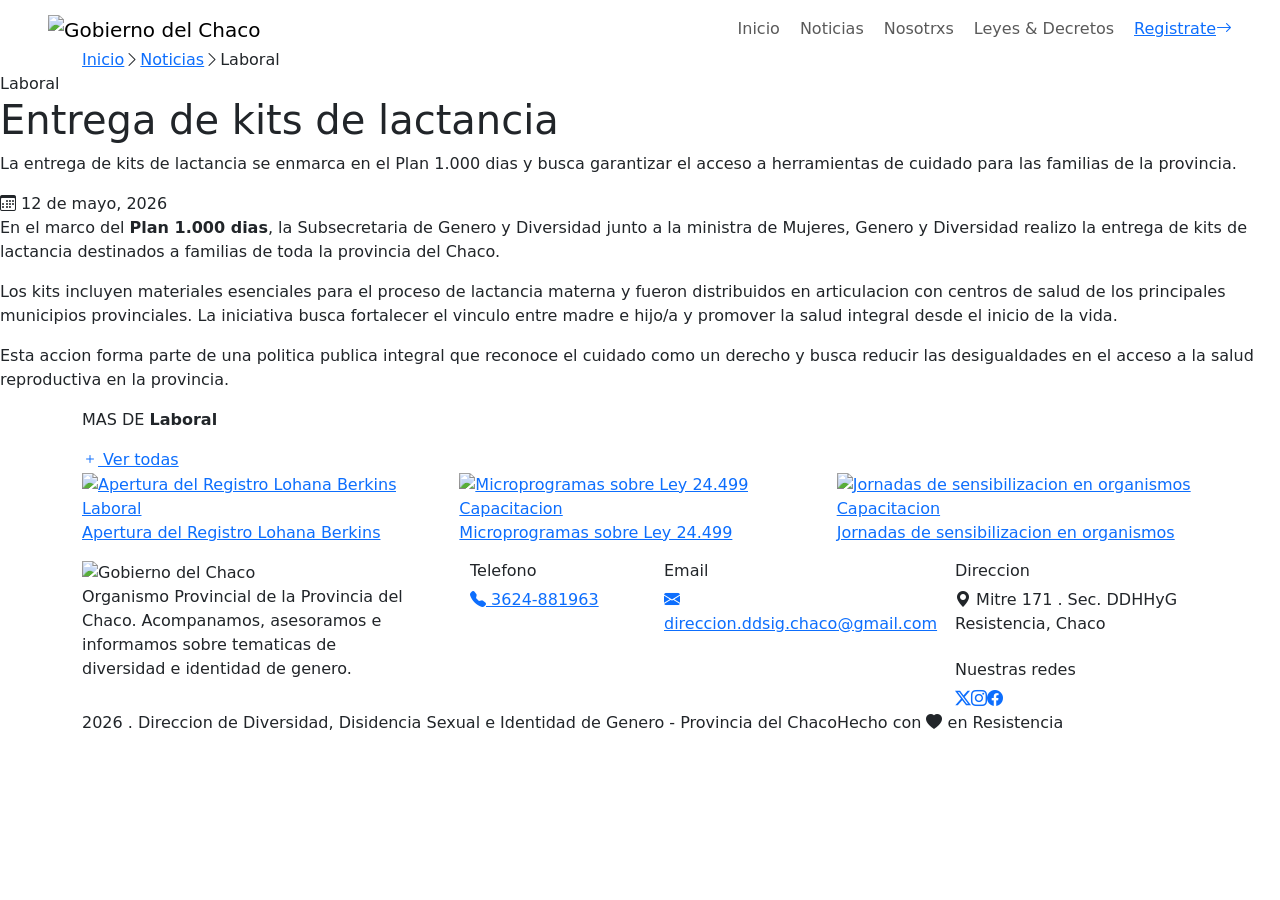
==== noticia-1.html @ 5174b047 "Proyecto" ====
﻿<!DOCTYPE html>
<html lang="es">
<head>
<meta charset="UTF-8">
<meta name="viewport" content="width=device-width, initial-scale=1.0">
<title>Entrega de kits de lactancia - Direccion de Diversidad Chaco</title>
<link href="https://cdn.jsdelivr.net/npm/bootstrap@5.3.3/dist/css/bootstrap.min.css" rel="stylesheet">
<link rel="stylesheet" href="https://cdn.jsdelivr.net/npm/bootstrap-icons@1.11.3/font/bootstrap-icons.css">
<link rel="preconnect" href="https://fonts.googleapis.com">
<link rel="preconnect" href="https://fonts.gstatic.com" crossorigin>
<link href="https://fonts.googleapis.com/css2?family=Kanit:wght@400;500;600&display=swap" rel="stylesheet">
<link rel="stylesheet" href="assets/styles.css">
</head>
<body>
<div class="bg-mesh" aria-hidden="true"><div class="orb orb-1"></div><div class="orb orb-2"></div><div class="orb orb-3"></div><div class="orb orb-4"></div></div>
<nav class="navbar navbar-expand-lg fixed-top nav-glass">
  <div class="container-fluid px-3 px-lg-5">
    <a class="navbar-brand" href="Diversidad Chaco.html"><img src="img/CHAGO-MIN-SUB.png" alt="Gobierno del Chaco" class="navbar-logo"></a>
    <button class="navbar-toggler border-0" type="button" data-bs-toggle="collapse" data-bs-target="#navMain"><i class="bi bi-list fs-3"></i></button>
    <div class="collapse navbar-collapse" id="navMain">
      <ul class="navbar-nav ms-auto align-items-lg-center gap-lg-1">
        <li class="nav-item"><a class="nav-link nav-pill" href="Diversidad Chaco.html">Inicio</a></li>
        <li class="nav-item"><a class="nav-link nav-pill active-page" href="noticias.html">Noticias</a></li>
        <li class="nav-item"><a class="nav-link nav-pill" href="Diversidad Chaco.html#nosotrxs">Nosotrxs</a></li>
        <li class="nav-item"><a class="nav-link nav-pill" href="Diversidad Chaco.html#leyes">Leyes &amp; Decretos</a></li>
        <li class="nav-item ms-lg-2"><a class="nav-cta" href="Diversidad Chaco.html#registrate"><span>Registrate</span><i class="bi bi-arrow-right"></i></a></li>
      </ul>
    </div>
  </div>
</nav>
<nav aria-label="breadcrumb"><div class="container"><div class="breadcrumb-2026 pt-5"><a href="Diversidad Chaco.html">Inicio</a><span class="bc-sep"><i class="bi bi-chevron-right"></i></span><a href="noticias.html">Noticias</a><span class="bc-sep"><i class="bi bi-chevron-right"></i></span><span class="bc-current">Laboral</span></div></div></nav>
<section class="article-section">
  <div class="article-container">
    <div class="article-tag-row">
      <span class="article-cat-tag ">Laboral</span>
    </div>
    <h1 class="article-title">Entrega de kits de lactancia</h1>
    <p class="article-lead">La entrega de kits de lactancia se enmarca en el Plan 1.000 dias y busca garantizar el acceso a herramientas de cuidado para las familias de la provincia.</p>
    <div class="article-date"><i class="bi bi-calendar3"></i> 12 de mayo, 2026</div>
    <div class="article-divider"></div>
    <div class="article-body">
      <p>En el marco del <strong>Plan 1.000 dias</strong>, la Subsecretaria de Genero y Diversidad junto a la ministra de Mujeres, Genero y Diversidad realizo la entrega de kits de lactancia destinados a familias de toda la provincia del Chaco.</p><p>Los kits incluyen materiales esenciales para el proceso de lactancia materna y fueron distribuidos en articulacion con centros de salud de los principales municipios provinciales. La iniciativa busca fortalecer el vinculo entre madre e hijo/a y promover la salud integral desde el inicio de la vida.</p><p>Esta accion forma parte de una politica publica integral que reconoce el cuidado como un derecho y busca reducir las desigualdades en el acceso a la salud reproductiva en la provincia.</p>
    </div>
  </div>
</section>
<div class="mas-de-wrapper">
  <div class="container">
    <div class="mas-de-header">
      <p class="mas-de-title">MAS DE <strong>Laboral</strong></p>
      <a href="noticias.html" class="mas-de-link"><i class="bi bi-plus"></i> Ver todas</a>
    </div>
    <div class="row row-cols-1 row-cols-md-3 g-3">
      <div class="col"><a href="noticia-4.html" class="mas-card"><div class="mas-card-img"><img src="img/plan-incentivar-trabajo.jpg" alt="Apertura del Registro Lohana Berkins"></div><span class="mas-card-cat ">Laboral</span><p class="mas-card-title">Apertura del Registro Lohana Berkins</p></a></div>
<div class="col"><a href="noticia-3.html" class="mas-card"><div class="mas-card-img"><img src="img/SENDA.jpg" alt="Microprogramas sobre Ley 24.499"></div><span class="mas-card-cat tag-pink">Capacitacion</span><p class="mas-card-title">Microprogramas sobre Ley 24.499</p></a></div>
<div class="col"><a href="noticia-5.html" class="mas-card"><div class="mas-card-img"><img src="img/diversidad-discriminacion.jpg" alt="Jornadas de sensibilizacion en organismos"></div><span class="mas-card-cat tag-pink">Capacitacion</span><p class="mas-card-title">Jornadas de sensibilizacion en organismos</p></a></div>
    </div>
  </div>
</div>
<footer class="footer">
  <div class="container">
    <div class="row g-5">
      <div class="col-lg-4"><img src="img/CHAGO-MIN-SUB-foot.png" alt="Gobierno del Chaco" class="footer-logo"><p class="footer-copy">Organismo Provincial de la Provincia del Chaco. Acompanamos, asesoramos e informamos sobre tematicas de diversidad e identidad de genero.</p></div>
      <div class="col-md-4 col-lg-2"><h6 class="footer-h">Telefono</h6><a href="tel:3624881963" class="footer-link big-link"><i class="bi bi-telephone-fill"></i> 3624-881963</a></div>
      <div class="col-md-4 col-lg-3"><h6 class="footer-h">Email</h6><a href="mailto:direccion.ddsig.chaco@gmail.com" class="footer-link"><i class="bi bi-envelope-fill"></i> direccion.ddsig.chaco@gmail.com</a></div>
      <div class="col-md-4 col-lg-3"><h6 class="footer-h">Direccion</h6><p class="footer-link"><i class="bi bi-geo-alt-fill"></i> Mitre 171 . Sec. DDHHyG<br>Resistencia, Chaco</p><h6 class="footer-h mt-4">Nuestras redes</h6><div class="socials"><a href="#" aria-label="Twitter"><i class="bi bi-twitter-x"></i></a><a href="#" aria-label="Instagram"><i class="bi bi-instagram"></i></a><a href="#" aria-label="Facebook"><i class="bi bi-facebook"></i></a></div></div>
    </div>
    <div class="footer-bottom"><span>2026 . Direccion de Diversidad, Disidencia Sexual e Identidad de Genero - Provincia del Chaco</span><span>Hecho con <i class="bi bi-heart-fill"></i> en Resistencia</span></div>
  </div>
</footer>
<script src="https://cdn.jsdelivr.net/npm/bootstrap@5.3.3/dist/js/bootstrap.bundle.min.js"></script>
<script src="assets/app.js"></script>
</body>
</html>
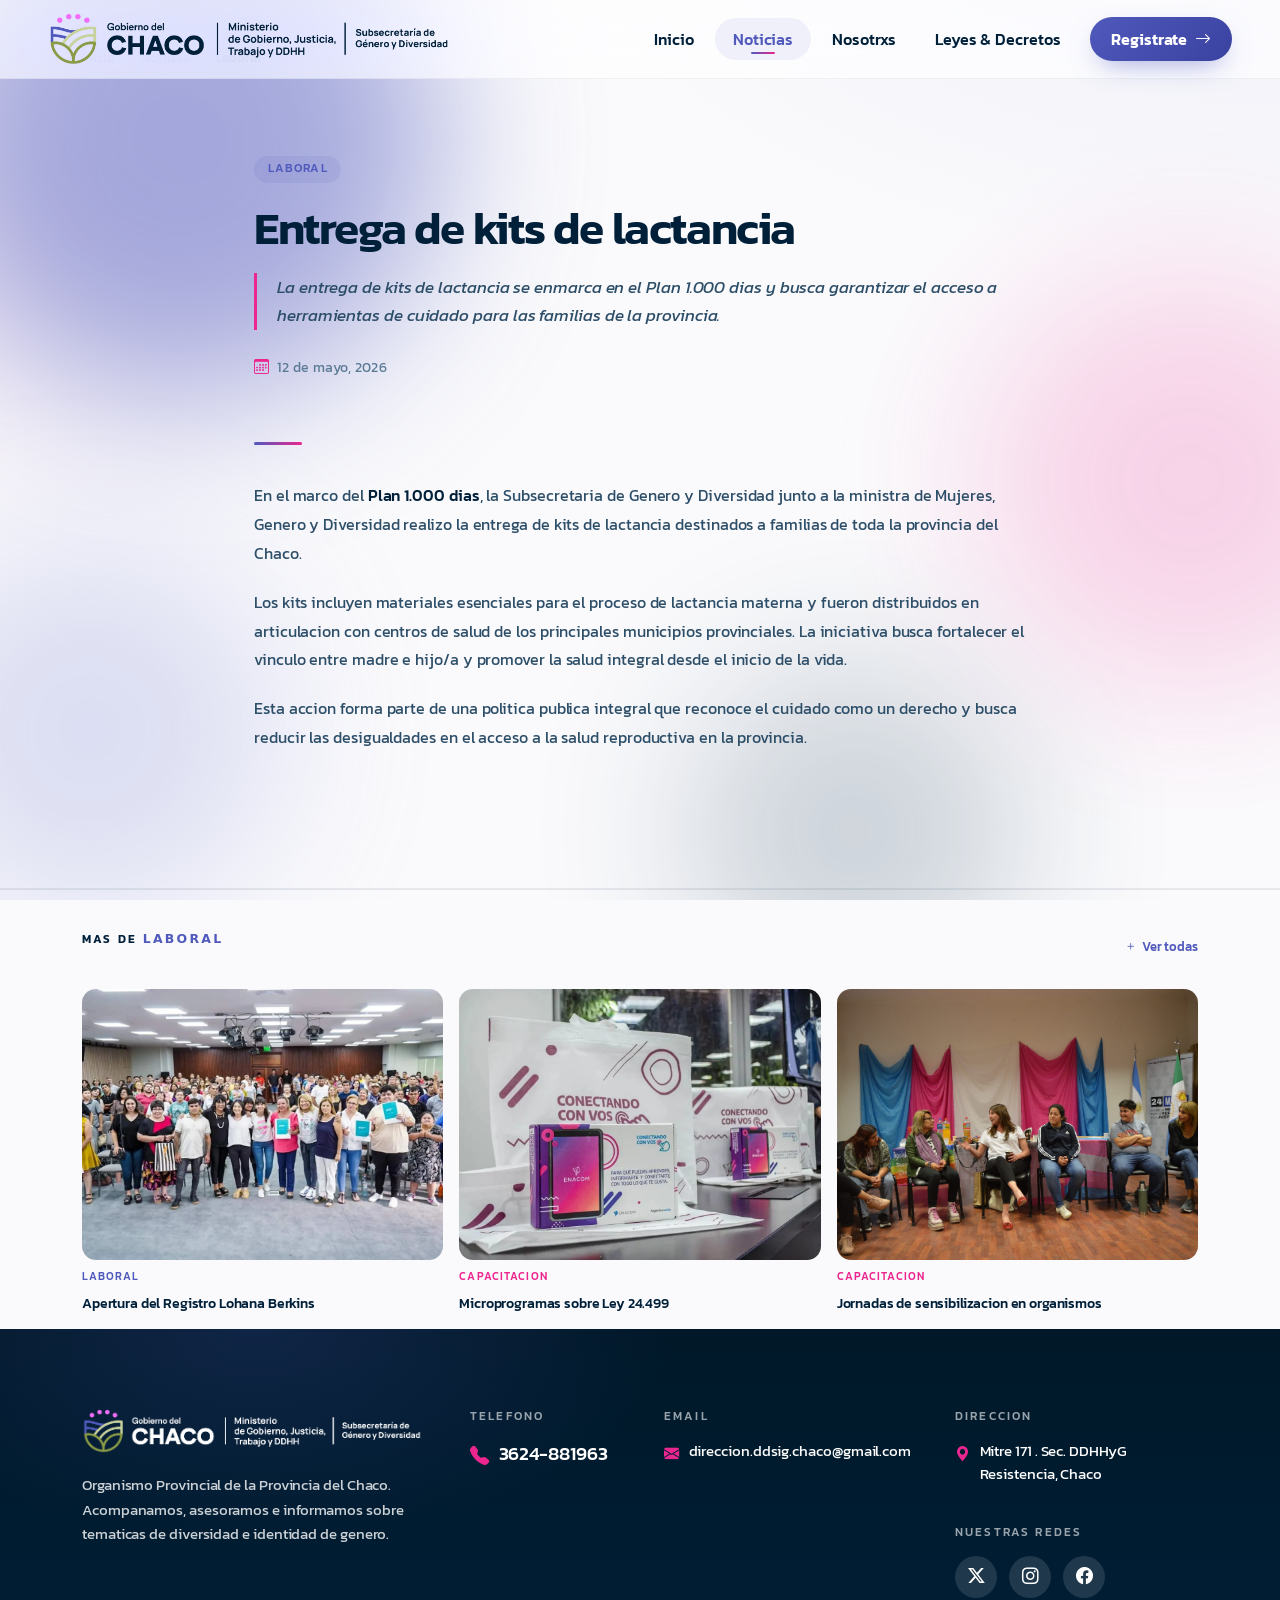
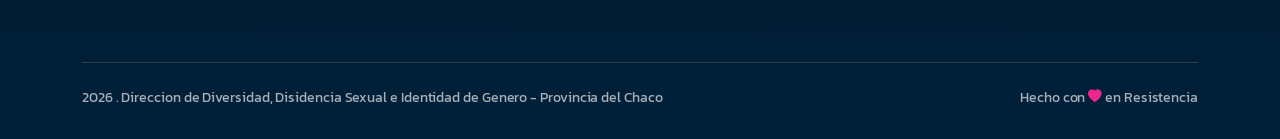
==== commit 3b978a7d: "Cambios de llamado a index.html" ====
--- a/noticia-1.html
+++ b/noticia-1.html
@@ -15,20 +15,20 @@
 <div class="bg-mesh" aria-hidden="true"><div class="orb orb-1"></div><div class="orb orb-2"></div><div class="orb orb-3"></div><div class="orb orb-4"></div></div>
 <nav class="navbar navbar-expand-lg fixed-top nav-glass">
   <div class="container-fluid px-3 px-lg-5">
-    <a class="navbar-brand" href="Diversidad Chaco.html"><img src="img/CHAGO-MIN-SUB.png" alt="Gobierno del Chaco" class="navbar-logo"></a>
+    <a class="navbar-brand" href="index.html"><img src="img/CHAGO-MIN-SUB.png" alt="Gobierno del Chaco" class="navbar-logo"></a>
     <button class="navbar-toggler border-0" type="button" data-bs-toggle="collapse" data-bs-target="#navMain"><i class="bi bi-list fs-3"></i></button>
     <div class="collapse navbar-collapse" id="navMain">
       <ul class="navbar-nav ms-auto align-items-lg-center gap-lg-1">
-        <li class="nav-item"><a class="nav-link nav-pill" href="Diversidad Chaco.html">Inicio</a></li>
+        <li class="nav-item"><a class="nav-link nav-pill" href="index.html">Inicio</a></li>
         <li class="nav-item"><a class="nav-link nav-pill active-page" href="noticias.html">Noticias</a></li>
-        <li class="nav-item"><a class="nav-link nav-pill" href="Diversidad Chaco.html#nosotrxs">Nosotrxs</a></li>
-        <li class="nav-item"><a class="nav-link nav-pill" href="Diversidad Chaco.html#leyes">Leyes &amp; Decretos</a></li>
-        <li class="nav-item ms-lg-2"><a class="nav-cta" href="Diversidad Chaco.html#registrate"><span>Registrate</span><i class="bi bi-arrow-right"></i></a></li>
+        <li class="nav-item"><a class="nav-link nav-pill" href="index.html#nosotrxs">Nosotrxs</a></li>
+        <li class="nav-item"><a class="nav-link nav-pill" href="index.html#leyes">Leyes &amp; Decretos</a></li>
+        <li class="nav-item ms-lg-2"><a class="nav-cta" href="index.html#registrate"><span>Registrate</span><i class="bi bi-arrow-right"></i></a></li>
       </ul>
     </div>
   </div>
 </nav>
-<nav aria-label="breadcrumb"><div class="container"><div class="breadcrumb-2026 pt-5"><a href="Diversidad Chaco.html">Inicio</a><span class="bc-sep"><i class="bi bi-chevron-right"></i></span><a href="noticias.html">Noticias</a><span class="bc-sep"><i class="bi bi-chevron-right"></i></span><span class="bc-current">Laboral</span></div></div></nav>
+<nav aria-label="breadcrumb"><div class="container"><div class="breadcrumb-2026 pt-5"><a href="index.html">Inicio</a><span class="bc-sep"><i class="bi bi-chevron-right"></i></span><a href="noticias.html">Noticias</a><span class="bc-sep"><i class="bi bi-chevron-right"></i></span><span class="bc-current">Laboral</span></div></div></nav>
 <section class="article-section">
   <div class="article-container">
     <div class="article-tag-row">
--- a/assets/styles.css
+++ b/assets/styles.css
@@ -0,0 +1,760 @@
+﻿/* =========================================================
+   DIRECCION DE DIVERSIDAD . CHACO - Rediseno 2026
+   Bootstrap 5 + Kanit
+   ========================================================= */
+
+:root{
+  --azul:          #5059bc;
+  --azul-deep:     #3a42a0;
+  --azul-soft:     #8089d4;
+  --fucsia:        #ec268f;
+  --fucsia-deep:   #c0196f;
+  --noche:         #00203a;
+  --noche-soft:    #1a3a55;
+  --bg:            #FAFAFC;
+  --bg-soft:       #F0F2F8;
+  --ink:           #00203a;
+  --ink-soft:      #2d4e68;
+  --muted:         #5a7a95;
+  --line:          rgba(0,32,58,.08);
+  --radius-xl: 28px;
+  --radius-lg: 20px;
+  --radius-md: 14px;
+  --shadow-soft: 0 14px 40px -18px rgba(80,89,188,.25);
+  --shadow-card: 0 24px 60px -30px rgba(0,32,58,.35);
+  --font: 'Kanit', system-ui, sans-serif;
+}
+
+*{ box-sizing:border-box; }
+html{ scroll-behavior:smooth; }
+body{
+  font-family:var(--font);
+  font-weight:400;
+  color:var(--ink);
+  background:var(--bg);
+  overflow-x:hidden;
+  position:relative;
+  letter-spacing:-0.005em;
+}
+::selection{ background:var(--azul); color:#fff; }
+
+.bg-mesh{
+  position:fixed; inset:0; z-index:-1;
+  pointer-events:none; overflow:hidden;
+  background:
+    radial-gradient(1200px 600px at 100% -10%, rgba(80,89,188,.07), transparent 60%),
+    radial-gradient(900px 500px at -10% 30%,  rgba(236,38,143,.04), transparent 60%),
+    var(--bg);
+}
+.orb{
+  position:absolute; border-radius:50%;
+  filter:blur(80px); opacity:.5;
+  animation:orbDrift 20s ease-in-out infinite alternate;
+}
+.orb-1{ width:520px;height:520px;background:var(--azul);top:-120px;left:-80px; }
+.orb-2{ width:420px;height:420px;background:var(--fucsia);top:30%;right:-120px;animation-delay:-5s;opacity:.18; }
+.orb-3{ width:380px;height:380px;background:var(--azul-soft);top:60%;left:-100px;animation-delay:-10s;opacity:.25; }
+.orb-4{ width:340px;height:340px;background:var(--noche-soft);bottom:-100px;right:20%;animation-delay:-15s;opacity:.2; }
+@keyframes orbDrift{
+  0%  { transform:translate(0,0) scale(1); }
+  100%{ transform:translate(60px,-40px) scale(1.15); }
+}
+
+.nav-glass{
+  background:rgba(255,255,255,.65);
+  backdrop-filter:blur(20px) saturate(180%);
+  -webkit-backdrop-filter:blur(20px) saturate(180%);
+  border-bottom:1px solid rgba(0,32,58,.06);
+  transition:padding .3s ease,background .3s ease;
+  padding:.5rem 0;
+}
+.nav-glass.scrolled{ padding:.25rem 0;background:rgba(255,255,255,.85); }
+.navbar-brand{ text-decoration:none; }
+.navbar-logo{ height:52px;width:auto;display:block; }
+.nav-pill{
+  position:relative;
+  color:var(--ink) !important;
+  font-weight:500;
+  padding:.55rem 1.1rem !important;
+  border-radius:999px;
+  transition:color .2s,background .2s;
+}
+.nav-pill::after{
+  content:"";position:absolute;
+  left:50%;bottom:.35rem;width:0;height:2px;
+  background:linear-gradient(90deg,var(--azul),var(--fucsia));
+  border-radius:2px;
+  transform:translateX(-50%);
+  transition:width .3s ease;
+}
+.nav-pill:hover{ color:var(--azul) !important;background:rgba(80,89,188,.06); }
+.nav-pill:hover::after{ width:24px; }
+.nav-cta{
+  display:inline-flex;align-items:center;gap:.5rem;
+  background:linear-gradient(135deg,var(--azul),var(--azul-deep));
+  color:#fff !important;
+  padding:.65rem 1.3rem;
+  border-radius:999px;
+  font-weight:600;
+  text-decoration:none;
+  box-shadow:0 10px 28px -10px rgba(80,89,188,.6);
+  transition:transform .25s ease,box-shadow .25s ease;
+}
+.nav-cta:hover{ transform:translateY(-2px);box-shadow:0 16px 36px -10px rgba(80,89,188,.7); }
+.nav-cta i{ transition:transform .25s ease; }
+.nav-cta:hover i{ transform:translateX(3px); }
+
+.hero{
+  position:relative;
+  min-height:100vh;
+  padding:7.5rem 0 3rem;
+  overflow:hidden;
+  isolation:isolate;
+}
+.hero-bg-img{
+  position:absolute;inset:0;
+  width:100%;height:100%;
+  object-fit:cover;object-position:center top;
+  z-index:-2;opacity:.55;pointer-events:none;
+}
+.hero-stripes{
+  position:absolute;inset:0;z-index:-1;
+  display:flex;flex-direction:column;
+  filter:blur(2px);transform:skewY(-6deg) translateY(-4%);
+}
+.stripe{ flex:1;opacity:.55; }
+.stripe.s1{ background:var(--azul-soft); }
+.stripe.s2{ background:var(--fucsia); }
+.stripe.s3{ background:#ffffff; }
+.stripe.s4{ background:var(--fucsia); }
+.stripe.s5{ background:var(--azul-soft); }
+.hero::before{
+  content:"";position:absolute;inset:0;z-index:-1;
+  background:rgba(0,0,0,.24);
+}
+.hero-inner{ position:relative;z-index:1; }
+.hero-text-col{ display:flex;flex-direction:column; }
+
+.hero .hero-pill{ background:rgba(255,255,255,.16);backdrop-filter:blur(14px);border-color:rgba(255,255,255,.22);color:rgba(255,255,255,.92); }
+.hero .hero-title{ color:#fff; }
+.hero .hero-sub{ color:rgba(255,255,255,.88); }
+.hero .hero-sub strong{ color:#fff; }
+.hero .tlgbiq{ background:rgba(255,255,255,.18);color:#fff; }
+.hero .hero-stats{ border-top-color:rgba(255,255,255,.2); }
+.hero .stat-label{ color:rgba(255,255,255,.7); }
+.hero .stat-divider{ background:linear-gradient(180deg,transparent,rgba(255,255,255,.3),transparent); }
+.hero .btn-ghost-2026{ background:rgba(255,255,255,.14);border-color:rgba(255,255,255,.4);color:#fff; }
+.hero .btn-ghost-2026:hover{ background:rgba(255,255,255,.25);border-color:#fff;color:#fff; }
+
+.hero-pill{
+  display:inline-flex;align-items:center;gap:.6rem;
+  padding:.4rem 1rem;
+  background:rgba(255,255,255,.7);
+  backdrop-filter:blur(14px);
+  border:1px solid rgba(0,32,58,.08);
+  border-radius:999px;
+  font-size:.82rem;font-weight:500;color:var(--ink-soft);
+  margin-bottom:1rem;white-space:nowrap;align-self:flex-start;
+}
+.pulse-dot{
+  width:8px;height:8px;border-radius:50%;
+  background:#10b981;
+  box-shadow:0 0 0 0 rgba(16,185,129,.6);
+  animation:pulse 2s infinite;
+}
+@keyframes pulse{
+  0%  { box-shadow:0 0 0 0 rgba(16,185,129,.6); }
+  70% { box-shadow:0 0 0 10px rgba(16,185,129,0); }
+  100%{ box-shadow:0 0 0 0 rgba(16,185,129,0); }
+}
+
+.hero-title{
+  font-weight:600;
+  font-size:clamp(1.9rem,4vw,3.4rem);
+  line-height:1.02;letter-spacing:-0.03em;
+  margin-bottom:1rem;color:var(--ink);
+}
+.title-grad{
+  display:inline-block;
+  background:linear-gradient(120deg,var(--azul) 0%,var(--fucsia) 60%,var(--azul-deep) 100%);
+  background-size:200% 200%;
+  -webkit-background-clip:text;background-clip:text;color:transparent;
+  animation:gradShift 8s ease infinite;
+}
+@keyframes gradShift{
+  0%,100%{ background-position:0% 50%; }
+  50%    { background-position:100% 50%; }
+}
+.title-name{ display:block;font-style:italic;font-weight:500;color:var(--azul); }
+.x-letter{
+  display:inline-block;
+  background:linear-gradient(135deg,var(--fucsia),var(--azul));
+  -webkit-background-clip:text;background-clip:text;color:transparent;font-weight:600;
+}
+
+.hero-sub{
+  font-size:1.05rem;color:var(--ink-soft);
+  max-width:720px;margin-bottom:1.25rem;line-height:1.5;
+}
+.hero-sub strong{ color:var(--ink);font-weight:500; }
+.tlgbiq{
+  display:inline-block;padding:.05em .5em;border-radius:.5em;
+  background:linear-gradient(120deg,rgba(80,89,188,.15),rgba(236,38,143,.1));
+  color:var(--azul);font-weight:500;
+}
+
+.hero-actions{ display:flex;gap:1rem;flex-wrap:wrap;margin-bottom:1.75rem; }
+
+.btn-primary-2026{
+  position:relative;
+  display:inline-flex;align-items:center;gap:.75rem;
+  padding:1rem 1.5rem 1rem 1.75rem;
+  background:linear-gradient(135deg,var(--fucsia) 0%,var(--fucsia-deep) 100%);
+  color:#fff !important;border:none;border-radius:999px;
+  font-weight:600;letter-spacing:.04em;text-transform:uppercase;font-size:.9rem;
+  text-decoration:none;overflow:hidden;
+  box-shadow:0 14px 36px -12px rgba(236,38,143,.5);
+  transition:transform .3s ease,box-shadow .3s ease;cursor:pointer;
+}
+.btn-primary-2026.light{
+  background:linear-gradient(135deg,#fff,#fff);
+  color:var(--azul) !important;
+  box-shadow:0 14px 36px -10px rgba(0,0,0,.3);
+}
+.btn-primary-2026:hover{ transform:translateY(-3px) scale(1.02);box-shadow:0 22px 48px -14px rgba(236,38,143,.6); }
+.btn-icon{
+  width:34px;height:34px;border-radius:50%;
+  background:rgba(255,255,255,.25);display:grid;place-items:center;
+}
+.btn-primary-2026.light .btn-icon{ background:rgba(80,89,188,.15); }
+.btn-shine{
+  position:absolute;top:0;left:-100%;width:60%;height:100%;
+  background:linear-gradient(110deg,transparent 30%,rgba(255,255,255,.45) 50%,transparent 70%);
+  transform:skewX(-20deg);transition:left .8s ease;
+}
+.btn-primary-2026:hover .btn-shine{ left:130%; }
+
+.btn-ghost-2026{
+  display:inline-flex;align-items:center;gap:.6rem;
+  padding:1rem 1.5rem;
+  background:rgba(255,255,255,.6);backdrop-filter:blur(10px);
+  border:1.5px solid rgba(0,32,58,.1);border-radius:999px;
+  font-weight:500;color:var(--ink);text-decoration:none;
+  transition:all .25s ease;cursor:pointer;
+}
+.btn-ghost-2026:hover{ border-color:var(--azul);color:var(--azul);transform:translateY(-2px); }
+.btn-ghost-2026.dark{ background:transparent;border-color:rgba(255,255,255,.3);color:#fff; }
+.btn-ghost-2026.dark:hover{ border-color:#fff;color:#fff;background:rgba(255,255,255,.1); }
+
+.hero-stats{
+  display:flex;align-items:center;gap:1.5rem;
+  padding:1rem 0;border-top:1px solid rgba(0,32,58,.08);max-width:720px;
+}
+.stat{ display:flex;flex-direction:column; }
+.stat-num{
+  font-size:1.8rem;font-weight:600;
+  line-height:1;letter-spacing:-.03em;
+  background:linear-gradient(135deg,var(--azul),var(--fucsia));
+  -webkit-background-clip:text;background-clip:text;color:transparent;
+}
+.stat-label{ font-size:.75rem;color:var(--muted);margin-top:.3rem;text-transform:uppercase;letter-spacing:.1em; }
+.stat-divider{ width:1px;height:36px;background:linear-gradient(180deg,transparent,rgba(0,32,58,.2),transparent); }
+
+.hero-visual{ position:relative;padding:1.5rem;animation:floatY 6s ease-in-out infinite; }
+@keyframes floatY{ 0%,100%{ transform:translateY(0); } 50%{ transform:translateY(-12px); } }
+.visual-frame{
+  position:relative;border-radius:var(--radius-xl);aspect-ratio:4/5;
+  background:linear-gradient(135deg,rgba(80,89,188,.2),rgba(236,38,143,.15));
+  overflow:hidden;box-shadow:var(--shadow-card);
+  border:1px solid rgba(255,255,255,.4);backdrop-filter:blur(10px);
+}
+.visual-placeholder{
+  position:relative;width:100%;height:100%;display:grid;place-items:center;
+  background:repeating-linear-gradient(180deg,var(--azul-soft) 0 14%,var(--fucsia) 14% 28%,#fff 28% 42%,var(--fucsia) 42% 56%,var(--azul-soft) 56% 70%,transparent 70% 100%);
+}
+.heart-illu{
+  position:absolute;inset:8%;width:84%;height:84%;
+  filter:drop-shadow(0 20px 30px rgba(0,0,0,.15));
+  animation:pulseHeart 3s ease-in-out infinite;
+}
+@keyframes pulseHeart{ 0%,100%{ transform:scale(1); } 50%{ transform:scale(1.04); } }
+.placeholder-label{
+  position:absolute;bottom:1rem;left:1rem;
+  display:inline-flex;align-items:center;gap:.5rem;
+  padding:.5rem .8rem;background:rgba(0,0,0,.55);
+  color:#fff;font-size:.75rem;border-radius:.6rem;backdrop-filter:blur(8px);z-index:2;
+}
+.placeholder-label i{ font-size:.95rem; }
+.visual-badge{
+  position:absolute;display:inline-flex;align-items:center;gap:.5rem;
+  padding:.6rem 1rem;background:rgba(255,255,255,.95);backdrop-filter:blur(10px);
+  border-radius:999px;font-weight:500;font-size:.8rem;
+  box-shadow:0 14px 28px -8px rgba(0,0,0,.2);border:1px solid rgba(255,255,255,.6);
+}
+.visual-badge i{
+  width:22px;height:22px;border-radius:50%;
+  background:linear-gradient(135deg,var(--azul),var(--fucsia));
+  color:#fff;display:grid;place-items:center;font-size:.7rem;
+}
+.badge-1{ top:8%;left:-6%;animation:float1 5s ease-in-out infinite; }
+.badge-2{ top:45%;right:-8%;animation:float2 6s ease-in-out infinite; }
+.badge-3{ bottom:8%;left:5%;animation:float3 5.5s ease-in-out infinite; }
+@keyframes float1{ 0%,100%{transform:translateY(0)} 50%{transform:translateY(-10px)} }
+@keyframes float2{ 0%,100%{transform:translateY(0)} 50%{transform:translateY(8px)} }
+@keyframes float3{ 0%,100%{transform:translateY(0)} 50%{transform:translateY(-6px)} }
+
+.hero-scroll-hint{
+  position:absolute;bottom:1.5rem;left:50%;transform:translateX(-50%);
+  display:flex;flex-direction:column;align-items:center;gap:.5rem;
+  font-size:.7rem;text-transform:uppercase;letter-spacing:.3em;color:var(--muted);
+}
+.scroll-bar{ width:1px;height:50px;background:rgba(0,32,58,.15);position:relative;overflow:hidden; }
+.scroll-bar span{
+  position:absolute;top:0;left:0;width:100%;height:50%;
+  background:var(--azul);animation:scrollLine 2s ease-in-out infinite;
+}
+@keyframes scrollLine{ 0%{ transform:translateY(-100%); } 100%{ transform:translateY(200%); } }
+
+.section{ padding:7rem 0;position:relative; }
+.section-head{ max-width:760px;margin-bottom:3.5rem; }
+.section-head.section-head-row{
+  display:flex;justify-content:space-between;align-items:flex-end;
+  gap:2rem;flex-wrap:wrap;max-width:none;
+}
+.section-eyebrow{
+  display:inline-flex;align-items:center;gap:.75rem;
+  font-size:.85rem;font-weight:500;
+  text-transform:uppercase;letter-spacing:.2em;
+  color:var(--azul);margin-bottom:1rem;
+}
+.section-eyebrow.light{ color:rgba(255,255,255,.8); }
+.eyebrow-line{ width:32px;height:1px;background:linear-gradient(90deg,var(--azul),var(--fucsia)); }
+.section-eyebrow.light .eyebrow-line{ background:linear-gradient(90deg,#fff,transparent); }
+.section-title{
+  font-size:clamp(2.2rem,4.5vw,3.6rem);
+  font-weight:600;letter-spacing:-.03em;margin-bottom:1rem;line-height:1;
+}
+.section-title.light{ color:#fff; }
+.title-grad-light{
+  background:linear-gradient(120deg,var(--fucsia),var(--azul-soft));
+  -webkit-background-clip:text;background-clip:text;color:transparent;font-style:italic;
+}
+.section-lead{ font-size:1.05rem;color:var(--ink-soft);line-height:1.65; }
+.section-lead.light{ color:rgba(255,255,255,.85); }
+.section-lead strong{ color:var(--azul);font-weight:500; }
+.section-lead.light strong{ color:#fff; }
+
+.section-nosotrxs{ position:relative; }
+.bento-grid{ display:grid;grid-template-columns:repeat(6,1fr);gap:1.25rem; }
+.bento{
+  position:relative;padding:2rem;
+  background:rgba(255,255,255,.75);backdrop-filter:blur(16px);
+  border-radius:var(--radius-lg);border:1px solid rgba(0,32,58,.06);
+  box-shadow:var(--shadow-soft);overflow:hidden;
+  transition:transform .35s cubic-bezier(.2,.8,.2,1),box-shadow .35s ease;
+}
+.bento::before{
+  content:"";position:absolute;inset:0;
+  background:radial-gradient(400px 200px at var(--mx,50%) var(--my,50%),rgba(80,89,188,.08),transparent 60%);
+  opacity:0;transition:opacity .35s ease;
+}
+.bento:hover{ transform:translateY(-6px);box-shadow:0 30px 60px -25px rgba(80,89,188,.3); }
+.bento:hover::before{ opacity:1; }
+.bento h3{ font-size:1.15rem;font-weight:500;margin:.25rem 0 .75rem;letter-spacing:-.01em; }
+.bento p{ font-size:.95rem;color:var(--ink-soft);line-height:1.55;margin:0; }
+.bento-icon{
+  width:48px;height:48px;border-radius:14px;
+  background:linear-gradient(135deg,rgba(80,89,188,.12),rgba(236,38,143,.08));
+  color:var(--azul);display:grid;place-items:center;font-size:1.4rem;margin-bottom:1rem;
+}
+.bento-num{
+  position:absolute;top:1.5rem;right:1.5rem;
+  font-size:2.5rem;font-weight:600;color:transparent;
+  -webkit-text-stroke:1.5px rgba(80,89,188,.2);letter-spacing:-.05em;line-height:1;
+}
+.bento-a{ grid-column:span 2; }
+.bento-b{ grid-column:span 2; }
+.bento-c{ grid-column:span 2;grid-row:span 2;background:linear-gradient(135deg,var(--noche) 0%,var(--azul) 100%);color:#fff;border:none; }
+.bento-c h3{ color:#fff;font-size:1.5rem;font-weight:500; }
+.bento-c p{ color:rgba(255,255,255,.9);font-size:1rem; }
+.bento-d{ grid-column:span 2; }
+.bento-e{ grid-column:span 2; }
+.bento-f{ grid-column:span 2; }
+.bento-quote-mark{ font-size:6rem;line-height:.7;font-family:var(--font);color:rgba(255,255,255,.25);margin-bottom:.5rem; }
+.feature-tags{ display:flex;gap:.5rem;flex-wrap:wrap;margin-top:1.5rem; }
+.feature-tags span{ padding:.3rem .8rem;background:rgba(255,255,255,.18);border:1px solid rgba(255,255,255,.25);border-radius:999px;font-size:.8rem;font-weight:400; }
+@media (max-width:991px){
+  .bento-grid{ grid-template-columns:repeat(2,1fr); }
+  .bento-a,.bento-b,.bento-d,.bento-e,.bento-f{ grid-column:span 1; }
+  .bento-c{ grid-column:span 2;grid-row:auto; }
+}
+@media (max-width:575px){ .bento-grid{ grid-template-columns:1fr; } .bento-c{ grid-column:1; } }
+
+.section-noticias{ background:#fff; }
+.news-filters{ display:flex;gap:.5rem;flex-wrap:wrap; }
+.chip{ padding:.5rem 1rem;background:rgba(255,255,255,.7);border:1px solid rgba(0,32,58,.08);border-radius:999px;font-weight:500;font-size:.85rem;color:var(--ink-soft);cursor:pointer;transition:all .2s; }
+.chip:hover{ border-color:var(--azul);color:var(--azul); }
+.chip.active{ background:linear-gradient(135deg,var(--azul),var(--azul-deep));border-color:transparent;color:#fff;box-shadow:0 10px 22px -10px rgba(80,89,188,.5); }
+.news-img{ position:absolute;inset:0;width:100%;height:100%;object-fit:cover;object-position:center; }
+.news-card{ background:#fff;border-radius:var(--radius-lg);overflow:hidden;border:1px solid rgba(0,32,58,.06);height:100%;display:flex;flex-direction:column;transition:transform .4s cubic-bezier(.2,.8,.2,1),box-shadow .4s;box-shadow:var(--shadow-soft); }
+.news-card:hover{ transform:translateY(-8px);box-shadow:0 36px 60px -28px rgba(0,32,58,.3); }
+.news-media{ position:relative;aspect-ratio:16/10;overflow:hidden; }
+.media-ph{ position:absolute;inset:0;display:grid;place-items:center;color:rgba(255,255,255,.95);text-align:center;padding:1rem;font-size:.85rem;font-weight:400;gap:.5rem; }
+.media-ph i{ font-size:2.2rem;opacity:.8; }
+.media-ph::after{ content:"";position:absolute;inset:0;background:linear-gradient(180deg,transparent 40%,rgba(0,0,0,.4) 100%);z-index:0; }
+.media-ph > *{ position:relative;z-index:1; }
+.media-ph-1{ background:linear-gradient(135deg,#4F8FE0,#1f4e9c); }
+.media-ph-2{ background:linear-gradient(135deg,var(--fucsia),var(--azul)); }
+.media-ph-3{ background:linear-gradient(135deg,var(--fucsia-deep),var(--azul-deep)); }
+.media-ph-4{ background:linear-gradient(135deg,var(--azul),var(--fucsia-deep)); }
+.media-ph-5{ background:linear-gradient(135deg,#1b9fae,#0a3b5f); }
+.media-ph-6{ background:linear-gradient(135deg,var(--azul-soft),var(--fucsia)); }
+.news-tag{ position:absolute;top:1rem;left:1rem;z-index:2;padding:.3rem .75rem;background:rgba(255,255,255,.95);color:var(--azul);font-size:.7rem;font-weight:500;text-transform:uppercase;letter-spacing:.1em;border-radius:999px; }
+.news-tag.tag-cyan{ color:var(--fucsia-deep); }
+.news-tag.tag-pink{ color:var(--fucsia); }
+.news-date{ position:absolute;top:1rem;right:1rem;z-index:2;padding:.3rem .75rem;background:rgba(0,0,0,.5);backdrop-filter:blur(8px);color:#fff;font-size:.7rem;font-weight:400;letter-spacing:.1em;border-radius:999px; }
+.news-body{ padding:1.5rem 1.5rem 1.75rem;display:flex;flex-direction:column;gap:.75rem;flex:1; }
+.news-title{ font-size:1.2rem;font-weight:500;color:var(--noche);letter-spacing:-.01em;line-height:1.25;margin:0; }
+.news-excerpt{ font-size:.92rem;color:var(--ink-soft);line-height:1.55;margin:0;flex:1; }
+.read-more{ display:inline-flex;align-items:center;gap:.5rem;font-weight:500;font-size:.9rem;color:var(--azul);text-decoration:none;margin-top:.5rem;align-self:flex-start;padding:.5rem 0;position:relative; }
+.read-more::after{ content:"";position:absolute;left:0;bottom:.25rem;width:100%;height:1.5px;background:linear-gradient(90deg,var(--azul),var(--fucsia));transform-origin:left;transform:scaleX(.3);transition:transform .3s ease; }
+.read-more:hover{ color:var(--fucsia-deep); }
+.read-more:hover::after{ transform:scaleX(1); }
+.read-more i{ transition:transform .25s ease; }
+.read-more:hover i{ transform:translateX(4px); }
+.news-col{ transition:opacity .3s ease,transform .3s ease; }
+.news-col.is-hidden{ display:none; }
+
+.section-registro{ position:relative;background:linear-gradient(135deg,var(--noche) 0%,var(--azul) 60%,var(--azul-deep) 100%);color:#fff;overflow:hidden; }
+.section-registro::before{ content:"";position:absolute;inset:0;background:radial-gradient(600px 300px at 80% 0%,rgba(236,38,143,.2),transparent 70%),radial-gradient(500px 300px at 0% 100%,rgba(80,89,188,.25),transparent 70%);z-index:0; }
+.section-registro .container{ position:relative;z-index:1; }
+.registro-intro{ color:#fff; }
+.registro-list{ list-style:none;padding:0;margin:1.5rem 0 0;display:flex;flex-direction:column;gap:.75rem; }
+.registro-list li{ display:flex;align-items:center;gap:.75rem;color:rgba(255,255,255,.92);font-size:1rem; }
+.registro-list i{ color:var(--fucsia);font-size:1.2rem; }
+.registro-quote{ margin-top:2rem;padding:1.5rem 1.75rem;background:rgba(255,255,255,.1);border-left:4px solid var(--fucsia);border-radius:0 var(--radius-md) var(--radius-md) 0;backdrop-filter:blur(10px); }
+.registro-quote i{ font-size:1.8rem;color:var(--fucsia); }
+.registro-quote p{ font-style:italic;font-size:1.15rem;margin:.5rem 0;color:#fff;line-height:1.4;font-weight:400; }
+.registro-quote span{ font-size:.85rem;color:rgba(255,255,255,.75);letter-spacing:.05em; }
+
+.form-card{ background:rgba(255,255,255,.97);color:var(--ink);border-radius:var(--radius-xl);padding:2rem;box-shadow:0 40px 80px -30px rgba(0,0,0,.4);border:1px solid rgba(255,255,255,.5); }
+.form-tabs{ border:none;display:flex;gap:.5rem;flex-wrap:wrap;background:var(--bg-soft);padding:.4rem;border-radius:999px;margin-bottom:2rem; }
+.form-tabs .nav-link{ border:none;border-radius:999px !important;color:var(--ink-soft);font-weight:500;font-size:.9rem;padding:.6rem 1rem;display:inline-flex;align-items:center;gap:.5rem;background:transparent;transition:all .25s; }
+.form-tabs .nav-link:hover{ color:var(--azul); }
+.form-tabs .nav-link.active{ background:linear-gradient(135deg,var(--azul),var(--azul-deep));color:#fff;box-shadow:0 8px 20px -10px rgba(80,89,188,.6); }
+.tab-num{ font-size:.7rem;background:rgba(255,255,255,.15);padding:.1rem .4rem;border-radius:.4rem;font-weight:600;letter-spacing:.05em; }
+.form-tabs .nav-link:not(.active) .tab-num{ background:rgba(80,89,188,.1);color:var(--azul); }
+.form-label{ font-size:.8rem;font-weight:500;color:var(--ink-soft);text-transform:uppercase;letter-spacing:.08em;margin-bottom:.4rem; }
+.form-control-2026{ background:var(--bg-soft);border:1.5px solid transparent;border-radius:var(--radius-md);padding:.85rem 1.1rem;font-family:var(--font);font-size:.95rem;color:var(--ink);transition:all .25s; }
+.form-control-2026:focus{ background:#fff;border-color:var(--azul);box-shadow:0 0 0 4px rgba(80,89,188,.12); }
+select.form-control-2026{ appearance:none;background-image:url("data:image/svg+xml,%3Csvg xmlns='http://www.w3.org/2000/svg' width='12' height='12' viewBox='0 0 12 12'%3E%3Cpath fill='%235059bc' d='M6 9L1 4h10z'/%3E%3C/svg%3E");background-repeat:no-repeat;background-position:right 1.1rem center;padding-right:2.5rem; }
+.file-drop{ display:flex;align-items:center;gap:.75rem;padding:.85rem 1.1rem;background:var(--bg-soft);border:1.5px dashed rgba(80,89,188,.3);border-radius:var(--radius-md);cursor:pointer;color:var(--ink-soft);font-size:.9rem;transition:all .25s; }
+.file-drop:hover{ border-color:var(--azul);background:rgba(80,89,188,.05);color:var(--azul); }
+.file-drop i{ font-size:1.3rem;color:var(--azul); }
+.terms-box{ background:linear-gradient(135deg,rgba(80,89,188,.06),rgba(236,38,143,.04));border:1px solid rgba(80,89,188,.12);border-radius:var(--radius-md);padding:1.25rem 1.5rem; }
+.terms-box h5{ display:flex;align-items:center;gap:.5rem;font-size:.95rem;font-weight:500;color:var(--azul);margin:0 0 .5rem; }
+.terms-box p{ font-size:.85rem;color:var(--ink-soft);margin:0 0 .75rem;line-height:1.5; }
+.terms-check{ display:flex;align-items:center;gap:.6rem;font-weight:500;cursor:pointer; }
+.terms-check input{ width:1.15rem;height:1.15rem;accent-color:var(--azul); }
+
+.leyes-sidebar{ position:sticky;top:100px;background:rgba(255,255,255,.85);backdrop-filter:blur(16px);border:1px solid rgba(0,32,58,.06);border-radius:var(--radius-lg);padding:1.5rem;box-shadow:var(--shadow-soft);max-height:calc(100vh - 130px);overflow-y:auto; }
+.sidebar-title{ font-size:.75rem;font-weight:500;text-transform:uppercase;letter-spacing:.18em;color:var(--muted);margin-bottom:1rem; }
+.leyes-index{ list-style:none;padding:0;margin:0;display:flex;flex-direction:column;gap:.25rem; }
+.leyes-index a{ display:flex;align-items:center;gap:.75rem;padding:.65rem .85rem;border-radius:10px;color:var(--ink-soft);text-decoration:none;font-size:.85rem;font-weight:400;transition:all .2s;border:1px solid transparent; }
+.leyes-index a:hover{ background:rgba(80,89,188,.06);color:var(--azul); }
+.leyes-index a.active{ background:linear-gradient(135deg,rgba(80,89,188,.1),rgba(236,38,143,.06));color:var(--azul);border-color:rgba(80,89,188,.15); }
+.leyes-index a span{ font-size:.65rem;font-weight:600;background:rgba(80,89,188,.1);color:var(--azul);padding:.15rem .45rem;border-radius:.4rem;letter-spacing:.05em;min-width:32px;text-align:center; }
+.leyes-list{ display:flex;flex-direction:column;gap:1rem; }
+.ley-card{ position:relative;display:grid;grid-template-columns:auto 1fr;grid-template-rows:auto auto auto auto;column-gap:1.25rem;align-items:start;padding:1.5rem 2rem 1.5rem 1.75rem;background:#fff;border-radius:var(--radius-lg);border:1px solid rgba(0,32,58,.06);box-shadow:var(--shadow-soft);transition:transform .3s ease,box-shadow .3s;overflow:hidden; }
+.ley-card:hover{ transform:translateX(6px);box-shadow:0 30px 50px -25px rgba(0,32,58,.3); }
+.ley-card::before{ content:"";position:absolute;left:0;top:0;bottom:0;width:4px;background:linear-gradient(180deg,var(--azul),var(--fucsia)); }
+.ley-tag{ grid-column:1;grid-row:1;align-self:start;justify-self:start;padding:.2rem .55rem;background:var(--azul);color:#fff;font-size:.6rem;font-weight:600;text-transform:uppercase;letter-spacing:.1em;border-radius:.4rem; }
+.ley-tag.dec{ background:var(--noche); }
+.ley-tag.reg{ background:var(--fucsia-deep); }
+.ley-tag.ord{ background:var(--azul-deep); }
+.ley-num{ grid-column:2;grid-row:1;display:block;font-size:.7rem;font-weight:400;color:var(--muted);letter-spacing:.1em;margin-bottom:.25rem;align-self:center; }
+.ley-card h3{ grid-column:2;grid-row:2;font-size:1.15rem;font-weight:500;margin:0 0 .5rem;letter-spacing:-.01em;color:var(--ink); }
+.ley-card p{ grid-column:2;grid-row:3;font-size:.92rem;color:var(--ink-soft);margin:0 0 1rem;line-height:1.55; }
+.ley-link{ grid-column:2;grid-row:4;align-self:start;display:inline-flex;align-items:center;gap:.5rem;padding:.5rem .9rem;background:rgba(80,89,188,.08);color:var(--azul);border-radius:999px;font-size:.8rem;font-weight:500;text-decoration:none;transition:all .2s; }
+.ley-link:hover{ background:var(--azul);color:#fff;transform:translateX(3px); }
+@media (max-width:991px){ .leyes-sidebar{ position:static;max-height:none; } }
+
+.cta-banner{ padding:4rem 0 6rem; }
+.cta-inner{ display:flex;align-items:center;justify-content:space-between;gap:2rem;flex-wrap:wrap;padding:3rem;background:linear-gradient(135deg,var(--azul) 0%,var(--fucsia) 100%);border-radius:var(--radius-xl);color:#fff;position:relative;overflow:hidden;box-shadow:0 30px 60px -25px rgba(80,89,188,.5); }
+.cta-inner::before{ content:"";position:absolute;inset:0;background:radial-gradient(400px 200px at 90% 50%,rgba(255,255,255,.15),transparent 60%); }
+.cta-inner > *{ position:relative; }
+.cta-inner h3{ font-size:clamp(1.6rem,3vw,2.4rem);font-weight:600;margin:0 0 .5rem;letter-spacing:-.02em;line-height:1.1; }
+.cta-inner p{ margin:0;color:rgba(255,255,255,.9);max-width:460px; }
+
+.footer{ background:linear-gradient(180deg,#001828 0%,var(--noche) 100%);color:#fff;padding:5rem 0 2rem;position:relative;overflow:hidden; }
+.footer::before{ content:"";position:absolute;inset:0;background:radial-gradient(600px 300px at 20% 0%,rgba(80,89,188,.2),transparent 70%); }
+.footer .container{ position:relative; }
+.footer-logo{ width:100%;max-width:340px;height:auto;display:block;margin-bottom:1.25rem; }
+.footer-copy{ color:rgba(255,255,255,.8);font-size:.95rem;line-height:1.6;max-width:340px; }
+.footer-h{ font-size:.75rem;font-weight:500;text-transform:uppercase;letter-spacing:.18em;color:rgba(255,255,255,.6);margin-bottom:1rem; }
+.footer-link{ display:inline-flex;align-items:flex-start;gap:.6rem;color:#fff;text-decoration:none;font-size:.95rem;line-height:1.5;transition:color .2s; }
+.footer-link.big-link{ font-size:1.2rem;font-weight:500; }
+.footer-link i{ color:var(--fucsia);margin-top:.2rem; }
+.footer-link:hover{ color:var(--fucsia); }
+.socials{ display:flex;gap:.75rem;margin-top:.5rem; }
+.socials a{ width:42px;height:42px;border-radius:50%;display:grid;place-items:center;background:rgba(255,255,255,.12);color:#fff;text-decoration:none;font-size:1.05rem;transition:all .25s; }
+.socials a:hover{ background:#fff;color:var(--azul);transform:translateY(-3px) scale(1.05); }
+.footer-bottom{ margin-top:4rem;padding-top:1.5rem;border-top:1px solid rgba(255,255,255,.15);display:flex;justify-content:space-between;gap:1rem;flex-wrap:wrap;font-size:.85rem;color:rgba(255,255,255,.65); }
+.footer-bottom i{ color:var(--fucsia); }
+
+[data-reveal]{ opacity:0;transform:translateY(24px);transition:opacity .8s cubic-bezier(.2,.8,.2,1),transform .8s cubic-bezier(.2,.8,.2,1); }
+[data-reveal].is-in{ opacity:1;transform:translateY(0); }
+
+@media (max-width:991px){
+  .navbar-logo{ height:40px; }
+  .nav-cta{ padding:.5rem 1rem;font-size:.9rem; }
+  .hero{ padding:6rem 0 2.5rem; }
+  .hero-visual{ margin-top:3rem; }
+  .section{ padding:5rem 0; }
+  .section-head{ margin-bottom:2.5rem; }
+  .form-card{ padding:1.5rem; }
+  .cta-inner{ padding:2rem; }
+}
+@media (max-width:575px){
+  .hero-stats{ gap:1rem; }
+  .stat-num{ font-size:1.4rem; }
+  .visual-badge{ font-size:.7rem;padding:.4rem .7rem; }
+  .form-tabs{ border-radius:var(--radius-md); }
+  .footer-logo{ max-width:100%; }
+}
+
+/* =========================================================
+   FORMULARIO ÚNICO — Componentes adicionales
+   ========================================================= */
+
+/* ---- Botón Limpiar (azul outline, solo formulario) ---- */
+.btn-clear-form{
+  display:inline-flex;align-items:center;gap:.6rem;
+  padding:1rem 1.5rem;
+  background:transparent;
+  border:1.5px solid var(--azul);
+  border-radius:999px;
+  font-weight:500;color:var(--azul);
+  font-family:var(--font);font-size:.9rem;
+  transition:all .25s ease;cursor:pointer;
+}
+.btn-clear-form:hover{ background:var(--azul);color:#fff;transform:translateY(-2px); }
+.btn-clear-form i{ font-size:1rem; }
+
+/* ---- Guardar deshabilitado ---- */
+.btn-primary-2026:disabled{
+  opacity:.42;
+  cursor:not-allowed;
+  pointer-events:none;
+}
+
+/* ---- Fila de acciones (Términos + botones) ---- */
+.form-actions-row{ display:flex;align-items:center;gap:.75rem;flex-wrap:wrap; }
+
+/* ---- Multi-select con tags ---- */
+.multiselect-wrap{ display:flex;flex-direction:column;gap:.6rem; }
+.tag-pool{ display:flex;flex-wrap:wrap;gap:.4rem;min-height:0; }
+.tag-pool:empty{ display:none; }
+.feature-tag-item{
+  display:inline-flex;align-items:center;gap:.45rem;
+  padding:.3rem .75rem .3rem .9rem;
+  background:linear-gradient(135deg,rgba(80,89,188,.1),rgba(80,89,188,.05));
+  border:1px solid rgba(80,89,188,.22);
+  border-radius:999px;
+  font-size:.8rem;font-weight:500;color:var(--azul);
+  animation:tagIn .2s ease;
+}
+@keyframes tagIn{ from{ opacity:0;transform:scale(.85); } to{ opacity:1;transform:scale(1); } }
+.tag-remove{
+  display:inline-flex;align-items:center;justify-content:center;
+  width:16px;height:16px;border-radius:50%;
+  background:rgba(80,89,188,.15);
+  color:var(--azul);border:none;cursor:pointer;
+  font-size:.75rem;line-height:1;padding:0;
+  transition:all .15s;flex-shrink:0;
+}
+.tag-remove:hover{ background:var(--fucsia);color:#fff; }
+
+/* ---- Botones Si/No tipo pill toggle ---- */
+.si-no-group{ display:inline-flex;gap:.4rem; }
+.si-no-opt{ cursor:pointer;user-select:none; }
+.si-no-opt input{ display:none; }
+.si-no-opt span{
+  display:block;
+  padding:.5rem 1.4rem;
+  border-radius:999px;
+  border:1.5px solid rgba(80,89,188,.2);
+  font-size:.9rem;font-weight:500;color:var(--ink-soft);
+  background:var(--bg-soft);
+  transition:all .2s;
+}
+.si-no-opt input:checked + span{ background:var(--azul);color:#fff;border-color:var(--azul); }
+.si-no-opt:hover span{ border-color:var(--azul);color:var(--azul); }
+
+/* ---- Field-group (label + toggle apilados) ---- */
+.field-group{ display:flex;flex-direction:column;gap:.5rem; }
+
+/* ---- Título de sección dentro del formulario ---- */
+.form-section-title{
+  font-size:.85rem;font-weight:600;text-transform:uppercase;
+  letter-spacing:.14em;color:var(--azul);
+  padding-bottom:.75rem;
+  border-bottom:1.5px solid rgba(80,89,188,.15);
+  margin:0 0 .25rem;
+}
+
+/* ---- Item de Ocupación Actual ---- */
+.ocupacion-item{
+  padding:1rem 1.25rem;
+  background:var(--bg-soft);
+  border-radius:var(--radius-md);
+  border:1px solid rgba(0,32,58,.05);
+  display:flex;flex-direction:column;gap:.6rem;
+}
+
+/* ---- Nota/observación destacada ---- */
+.form-note{
+  display:flex;align-items:flex-start;gap:.6rem;
+  padding:1rem 1.25rem;
+  background:linear-gradient(135deg,rgba(80,89,188,.07),rgba(236,38,143,.03));
+  border:1px solid rgba(80,89,188,.12);
+  border-left:3px solid var(--azul);
+  border-radius:var(--radius-md);
+  font-size:.9rem;color:var(--ink-soft);
+  line-height:1.45;font-weight:400;
+}
+.form-note i{ color:var(--azul);font-size:1.05rem;margin-top:.05rem;flex-shrink:0; }
+
+/* ---- Label hint (texto pequeño junto al label) ---- */
+.label-hint{
+  font-size:.72rem;font-weight:400;
+  color:var(--muted);text-transform:none;letter-spacing:0;
+  padding:.15rem .5rem;
+  background:rgba(80,89,188,.07);
+  border-radius:999px;
+  margin-left:.4rem;
+  vertical-align:middle;
+}
+
+/* ---- Botón agregar "Otra experiencia" ---- */
+.btn-add-tag{
+  display:inline-flex;align-items:center;justify-content:center;
+  width:48px;height:48px;border-radius:var(--radius-md);
+  background:var(--azul);color:#fff;border:none;cursor:pointer;
+  font-size:1.1rem;flex-shrink:0;
+  transition:all .25s;font-family:var(--font);
+}
+.btn-add-tag:hover{ background:var(--azul-deep);transform:scale(1.06); }
+
+/* ---- Responsive: botones formulario en móvil ---- */
+@media(max-width:575px){
+  .form-actions-row{ flex-direction:column; }
+  .form-actions-row .btn-primary-2026,
+  .form-actions-row .btn-clear-form{ width:100%;justify-content:center; }
+  .si-no-group{ flex-wrap:wrap; }
+  .ocupacion-item{ padding:.85rem 1rem; }
+}
+
+/* =========================================================
+   PAGINAS INTERNAS — Noticias / Articulo
+   ========================================================= */
+
+/* ---- Nav: item activo en pagina interna ---- */
+.nav-pill.active-page{ color:var(--azul) !important;background:rgba(80,89,188,.08); }
+.nav-pill.active-page::after{ width:24px; }
+
+/* ---- Page Header (encabezado compacto para paginas internas) ---- */
+.page-header{ position:relative;padding:8rem 0 3rem;overflow:hidden;isolation:isolate; }
+.page-header-bg{ position:absolute;inset:0;width:100%;height:100%;object-fit:cover;object-position:center top;z-index:-2;opacity:.45;pointer-events:none; }
+.page-header::before{ content:"";position:absolute;inset:0;z-index:-1;background:rgba(0,0,0,.42); }
+.page-header-inner{ position:relative;z-index:1; }
+.page-header-title{ font-size:clamp(1.8rem,3.5vw,2.6rem);font-weight:600;letter-spacing:-.03em;color:#fff;margin:.5rem 0 0;line-height:1; }
+
+/* ---- Breadcrumb ---- */
+.breadcrumb-2026{ display:inline-flex;align-items:center;gap:.45rem;font-size:.82rem;font-weight:400;color:var(--muted);margin-bottom:2rem;flex-wrap:wrap; }
+.breadcrumb-2026 a{ color:var(--azul);text-decoration:none;transition:color .2s; }
+.breadcrumb-2026 a:hover{ color:var(--fucsia); }
+.breadcrumb-2026 .bc-sep{ color:rgba(0,32,58,.3);font-size:.75rem; }
+.breadcrumb-2026 .bc-current{ color:var(--ink-soft);font-weight:500; }
+
+/* ---- Barra de herramientas: busqueda + filtros ---- */
+.news-toolbar{ display:flex;align-items:center;gap:1rem;flex-wrap:wrap;margin-bottom:1.5rem; }
+.news-search-wrap{ position:relative;flex:1;min-width:220px; }
+.news-search-wrap i{ position:absolute;left:1.1rem;top:50%;transform:translateY(-50%);color:var(--muted);font-size:1rem;pointer-events:none; }
+.news-search{ width:100%;padding:.75rem 1rem .75rem 2.8rem;background:rgba(255,255,255,.85);backdrop-filter:blur(10px);border:1.5px solid rgba(0,32,58,.1);border-radius:999px;font-family:var(--font);font-size:.95rem;color:var(--ink);transition:all .25s;outline:none; }
+.news-search:focus{ border-color:var(--azul);background:#fff;box-shadow:0 0 0 4px rgba(80,89,188,.12); }
+.news-search::placeholder{ color:var(--muted); }
+
+/* ---- Fila meta: contador + por pagina ---- */
+.news-meta-row{ display:flex;align-items:center;justify-content:space-between;gap:1rem;flex-wrap:wrap;margin-bottom:2rem;padding-bottom:1.25rem;border-bottom:1px solid var(--line); }
+.news-count-label{ font-size:.88rem;color:var(--muted); }
+.news-count-label strong{ color:var(--ink); }
+.per-page-group{ display:flex;align-items:center;gap:.4rem; }
+.per-page-label{ font-size:.78rem;color:var(--muted);text-transform:uppercase;letter-spacing:.1em;margin-right:.25rem; }
+.per-page-chip{ padding:.35rem .8rem !important;font-size:.8rem !important; }
+
+/* ---- Sin resultados ---- */
+.no-results{ text-align:center;padding:5rem 1rem;color:var(--muted); }
+.no-results i{ font-size:2.8rem;display:block;margin-bottom:1rem;opacity:.5; }
+.no-results p{ font-size:1rem;margin-bottom:1.5rem; }
+
+/* ---- Paginacion ---- */
+.news-pagination{ display:flex;justify-content:center;gap:.4rem;flex-wrap:wrap;margin-top:3.5rem; }
+.page-btn{ min-width:40px;height:40px;display:inline-flex;align-items:center;justify-content:center;padding:0 .6rem;background:rgba(255,255,255,.7);backdrop-filter:blur(10px);border:1.5px solid rgba(0,32,58,.1);border-radius:10px;font-family:var(--font);font-size:.9rem;font-weight:500;color:var(--ink-soft);cursor:pointer;transition:all .2s; }
+.page-btn:hover:not(:disabled){ border-color:var(--azul);color:var(--azul); }
+.page-btn.active{ background:linear-gradient(135deg,var(--azul),var(--azul-deep));border-color:transparent;color:#fff;box-shadow:0 8px 20px -8px rgba(80,89,188,.5); }
+.page-btn:disabled{ opacity:.35;cursor:not-allowed; }
+.page-btn.dots{ border-color:transparent;background:transparent;cursor:default; }
+
+/* ---- Seccion listado noticias ---- */
+.section-noticias-page{ background:#fff;padding:4rem 0 5rem; }
+
+/* ---- Pagina articulo ---- */
+.article-section{ padding:3.5rem 0 5rem; }
+.article-container{ max-width:820px;margin:0 auto;padding:0 1.5rem; }
+.article-tag-row{ display:flex;align-items:center;gap:.75rem;margin-bottom:1.25rem;flex-wrap:wrap; }
+.article-cat-tag{ padding:.3rem .85rem;border-radius:999px;font-size:.72rem;font-weight:500;text-transform:uppercase;letter-spacing:.1em;background:rgba(80,89,188,.1);color:var(--azul); }
+.article-cat-tag.tag-cyan{ background:rgba(192,25,111,.08);color:var(--fucsia-deep); }
+.article-cat-tag.tag-pink{ background:rgba(236,38,143,.08);color:var(--fucsia); }
+.article-title{ font-size:clamp(1.9rem,4vw,2.9rem);font-weight:600;letter-spacing:-.03em;color:var(--ink);line-height:1.08;margin-bottom:1.25rem; }
+.article-lead{ font-size:1.08rem;color:var(--ink-soft);line-height:1.65;font-style:italic;border-left:3px solid var(--fucsia);padding-left:1.25rem;margin-bottom:1.5rem; }
+.article-date{ display:inline-flex;align-items:center;gap:.5rem;font-size:.88rem;color:var(--muted);letter-spacing:.03em;margin-bottom:2rem; }
+.article-date i{ color:var(--fucsia);font-size:.95rem; }
+.article-divider{ width:48px;height:3px;background:linear-gradient(90deg,var(--azul),var(--fucsia));border-radius:2px;margin:2rem 0 2.25rem; }
+.article-body{ font-size:1rem;color:var(--ink-soft);line-height:1.8; }
+.article-body p{ margin-bottom:1.25rem; }
+.article-body p:last-child{ margin-bottom:0; }
+.article-body strong{ color:var(--ink);font-weight:500; }
+
+/* ---- Mas de [Categoria] (igual a notindi.png) ---- */
+.mas-de-wrapper{ border-top:2px solid rgba(0,32,58,.08);padding:2.5rem 0 0;margin-top:3.5rem; }
+.mas-de-header{ display:flex;align-items:center;justify-content:space-between;margin-bottom:1.5rem;gap:1rem; }
+.mas-de-title{ font-size:.78rem;font-weight:600;text-transform:uppercase;letter-spacing:.18em;color:var(--ink); }
+.mas-de-title strong{ color:var(--azul); }
+.mas-de-link{ font-size:.82rem;font-weight:500;color:var(--azul);text-decoration:none;display:inline-flex;align-items:center;gap:.3rem;white-space:nowrap;transition:color .2s; }
+.mas-de-link:hover{ color:var(--fucsia); }
+.mas-card{ display:flex;flex-direction:column;gap:.55rem;text-decoration:none;color:inherit;transition:transform .3s ease; }
+.mas-card:hover{ transform:translateY(-4px); }
+.mas-card-img{ aspect-ratio:4/3;overflow:hidden;border-radius:var(--radius-md);background:var(--bg-soft); }
+.mas-card-img img{ width:100%;height:100%;object-fit:cover;transition:transform .4s ease; }
+.mas-card:hover .mas-card-img img{ transform:scale(1.06); }
+.mas-card-cat{ font-size:.7rem;font-weight:500;color:var(--azul);text-transform:uppercase;letter-spacing:.1em; }
+.mas-card-cat.tag-cyan{ color:var(--fucsia-deep); }
+.mas-card-cat.tag-pink{ color:var(--fucsia); }
+.mas-card-title{ font-size:.9rem;font-weight:500;color:var(--ink);line-height:1.35;letter-spacing:-.01em;display:-webkit-box;-webkit-line-clamp:2;-webkit-box-orient:vertical;overflow:hidden; }
+
+/* ---- Enlace + Ver todas en home ---- */
+.ver-todas-link{ display:inline-flex;align-items:center;gap:.35rem;font-size:.82rem;font-weight:500;color:var(--azul);text-decoration:none;letter-spacing:.03em;transition:color .2s;white-space:nowrap; }
+.ver-todas-link:hover{ color:var(--fucsia); }
+
+@media(max-width:991px){
+  .news-toolbar{ flex-direction:column;align-items:stretch; }
+  .news-meta-row{ flex-direction:column;align-items:flex-start; }
+  .article-container{ padding:0 1rem; }
+  .page-header{ padding:7rem 0 2.5rem; }
+}
+@media(max-width:575px){
+  .news-search-wrap{ min-width:100%; }
+  .per-page-group{ flex-wrap:wrap; }
+  .article-title{ font-size:1.8rem; }
+}
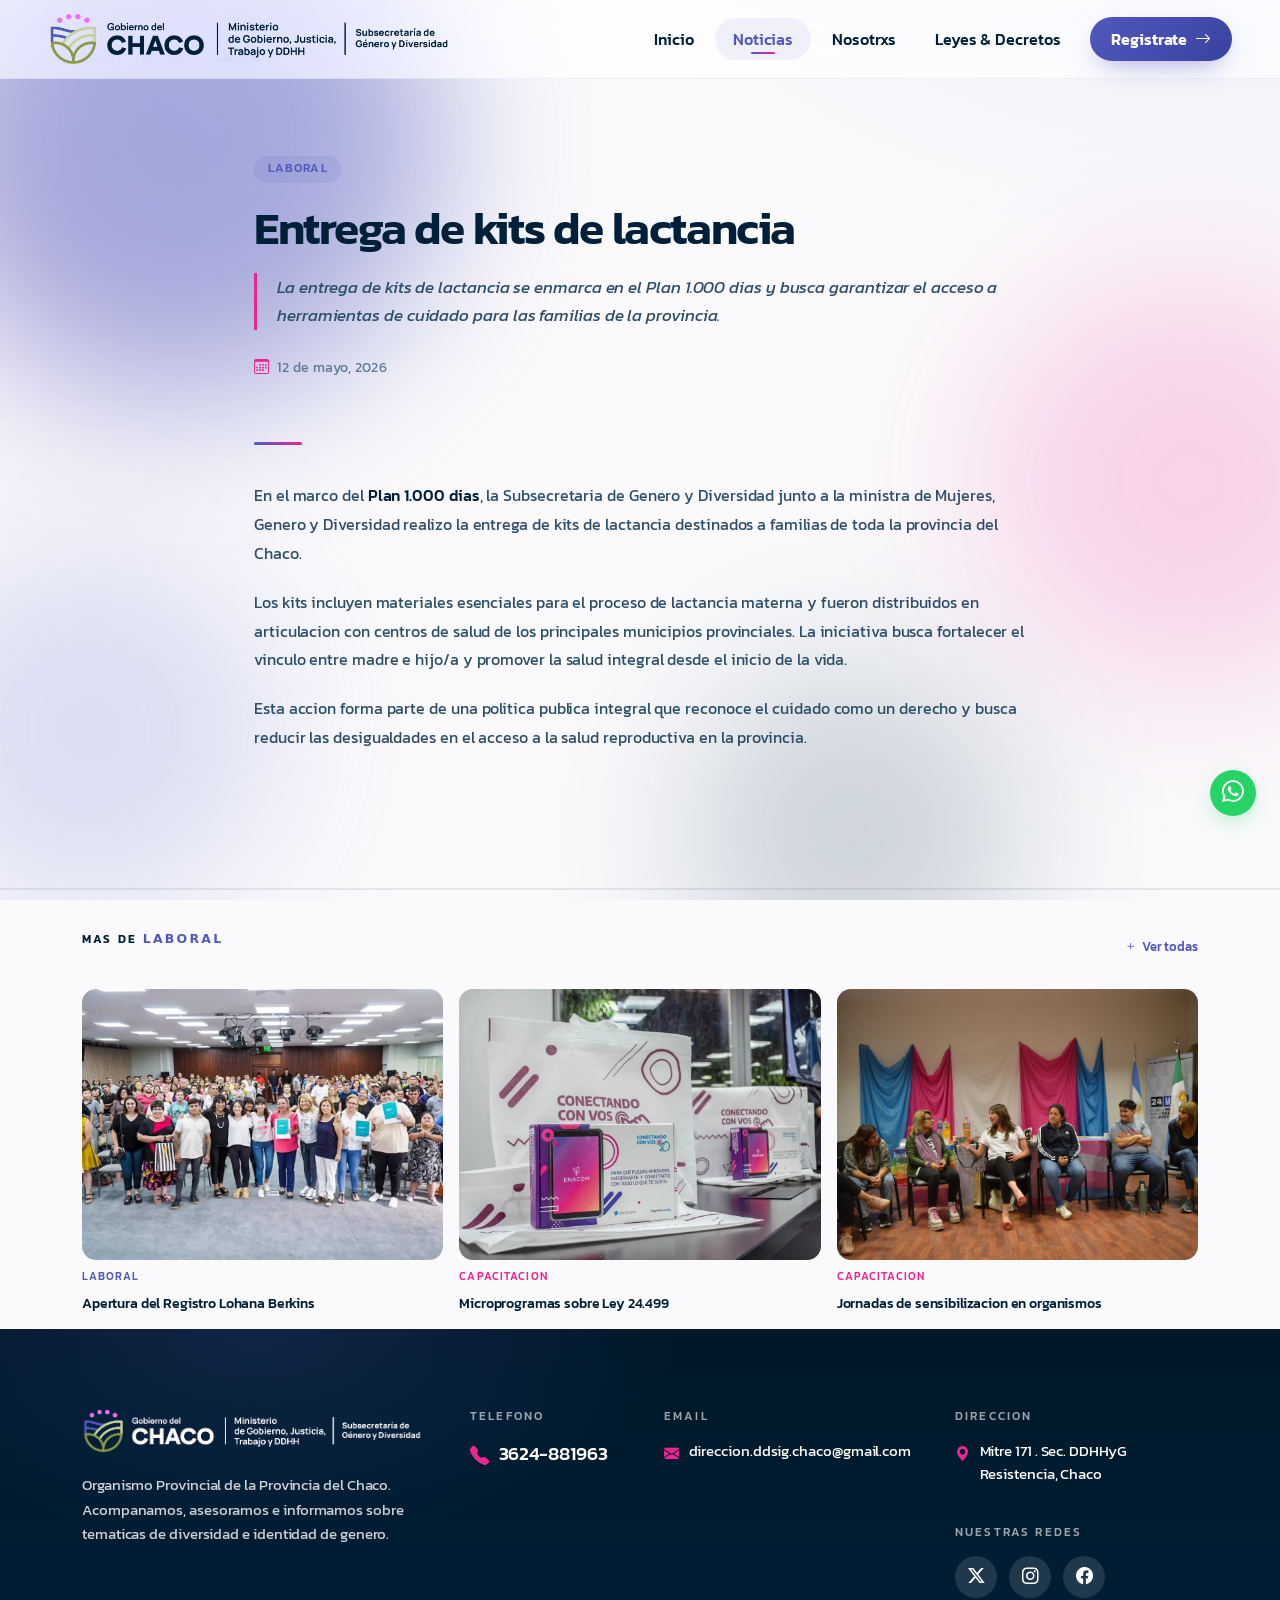
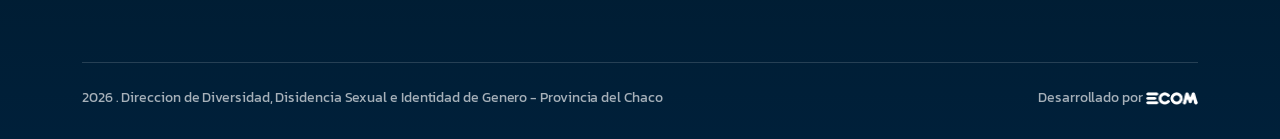
==== commit 003bb9f4: "flotante de whatsapp, modif de scroll, btntop" ====
--- a/noticia-1.html
+++ b/noticia-1.html
@@ -64,10 +64,12 @@
       <div class="col-md-4 col-lg-3"><h6 class="footer-h">Email</h6><a href="mailto:direccion.ddsig.chaco@gmail.com" class="footer-link"><i class="bi bi-envelope-fill"></i> direccion.ddsig.chaco@gmail.com</a></div>
       <div class="col-md-4 col-lg-3"><h6 class="footer-h">Direccion</h6><p class="footer-link"><i class="bi bi-geo-alt-fill"></i> Mitre 171 . Sec. DDHHyG<br>Resistencia, Chaco</p><h6 class="footer-h mt-4">Nuestras redes</h6><div class="socials"><a href="#" aria-label="Twitter"><i class="bi bi-twitter-x"></i></a><a href="#" aria-label="Instagram"><i class="bi bi-instagram"></i></a><a href="#" aria-label="Facebook"><i class="bi bi-facebook"></i></a></div></div>
     </div>
-    <div class="footer-bottom"><span>2026 . Direccion de Diversidad, Disidencia Sexual e Identidad de Genero - Provincia del Chaco</span><span>Hecho con <i class="bi bi-heart-fill"></i> en Resistencia</span></div>
+    <div class="footer-bottom"><span>2026 . Direccion de Diversidad, Disidencia Sexual e Identidad de Genero - Provincia del Chaco</span><span>Desarrollado por <a href="https://ecom.com.ar" target="_blank" rel="noopener"><img src="img/ecomsa.png" alt="Ecomsa" style="height:1em;width:auto;vertical-align:middle;"></a></span></div>
   </div>
 </footer>
 <script src="https://cdn.jsdelivr.net/npm/bootstrap@5.3.3/dist/js/bootstrap.bundle.min.js"></script>
 <script src="assets/app.js"></script>
+<button class="btn-top" id="btnTop" aria-label="Ir arriba" title="Ir arriba"><i class="bi bi-chevron-up"></i></button>
+<a class="btn-whatsapp" href="https://wa.me/543624881963" target="_blank" rel="noopener" aria-label="Contactar por WhatsApp" title="Contactar por WhatsApp"><i class="bi bi-whatsapp"></i></a>
 </body>
 </html>
--- a/assets/styles.css
+++ b/assets/styles.css
@@ -305,15 +305,16 @@
 
 .hero-scroll-hint{
   position:absolute;bottom:1.5rem;left:50%;transform:translateX(-50%);
-  display:flex;flex-direction:column;align-items:center;gap:.5rem;
-  font-size:.7rem;text-transform:uppercase;letter-spacing:.3em;color:var(--muted);
-}
-.scroll-bar{ width:1px;height:50px;background:rgba(0,32,58,.15);position:relative;overflow:hidden; }
-.scroll-bar span{
-  position:absolute;top:0;left:0;width:100%;height:50%;
-  background:var(--azul);animation:scrollLine 2s ease-in-out infinite;
-}
-@keyframes scrollLine{ 0%{ transform:translateY(-100%); } 100%{ transform:translateY(200%); } }
+  display:flex;align-items:center;color:rgba(255,255,255,.55);
+}
+.hero-scroll-hint i{
+  font-size:2rem;
+  animation:hintBounce 2.2s ease-in-out infinite;
+}
+@keyframes hintBounce{
+  0%,100%{ transform:translateY(0); }
+  50%{ transform:translateY(7px); }
+}
 
 .section{ padding:7rem 0;position:relative; }
 .section-head{ max-width:760px;margin-bottom:3.5rem; }
@@ -656,6 +657,37 @@
 }
 
 /* =========================================================
+   BOTONES FLOTANTES — Ir arriba + WhatsApp
+   ========================================================= */
+.btn-top,
+.btn-whatsapp{
+  position:fixed;right:1.5rem;
+  width:46px;height:46px;border-radius:50%;
+  display:grid;place-items:center;
+  cursor:pointer;border:none;
+  font-size:1.2rem;text-decoration:none;
+  transition:opacity .3s,transform .3s ease,box-shadow .25s ease;
+  z-index:990;font-family:var(--font);
+}
+.btn-top{
+  bottom:1.5rem;
+  background:linear-gradient(135deg,var(--azul),var(--azul-deep));
+  color:#fff;
+  box-shadow:0 8px 24px -8px rgba(80,89,188,.55);
+  opacity:0;pointer-events:none;
+  transform:translateY(10px);
+}
+.btn-top.visible{ opacity:1;pointer-events:auto;transform:translateY(0); }
+.btn-top:hover{ transform:translateY(-3px);box-shadow:0 14px 32px -8px rgba(80,89,188,.7); }
+.btn-whatsapp{
+  bottom:5.25rem;
+  background:#25D366;color:#fff;
+  box-shadow:0 8px 24px -8px rgba(37,211,102,.55);
+  font-size:1.35rem;
+}
+.btn-whatsapp:hover{ transform:translateY(-3px) scale(1.06);box-shadow:0 14px 32px -8px rgba(37,211,102,.7);color:#fff; }
+
+/* =========================================================
    PAGINAS INTERNAS — Noticias / Articulo
    ========================================================= */
 
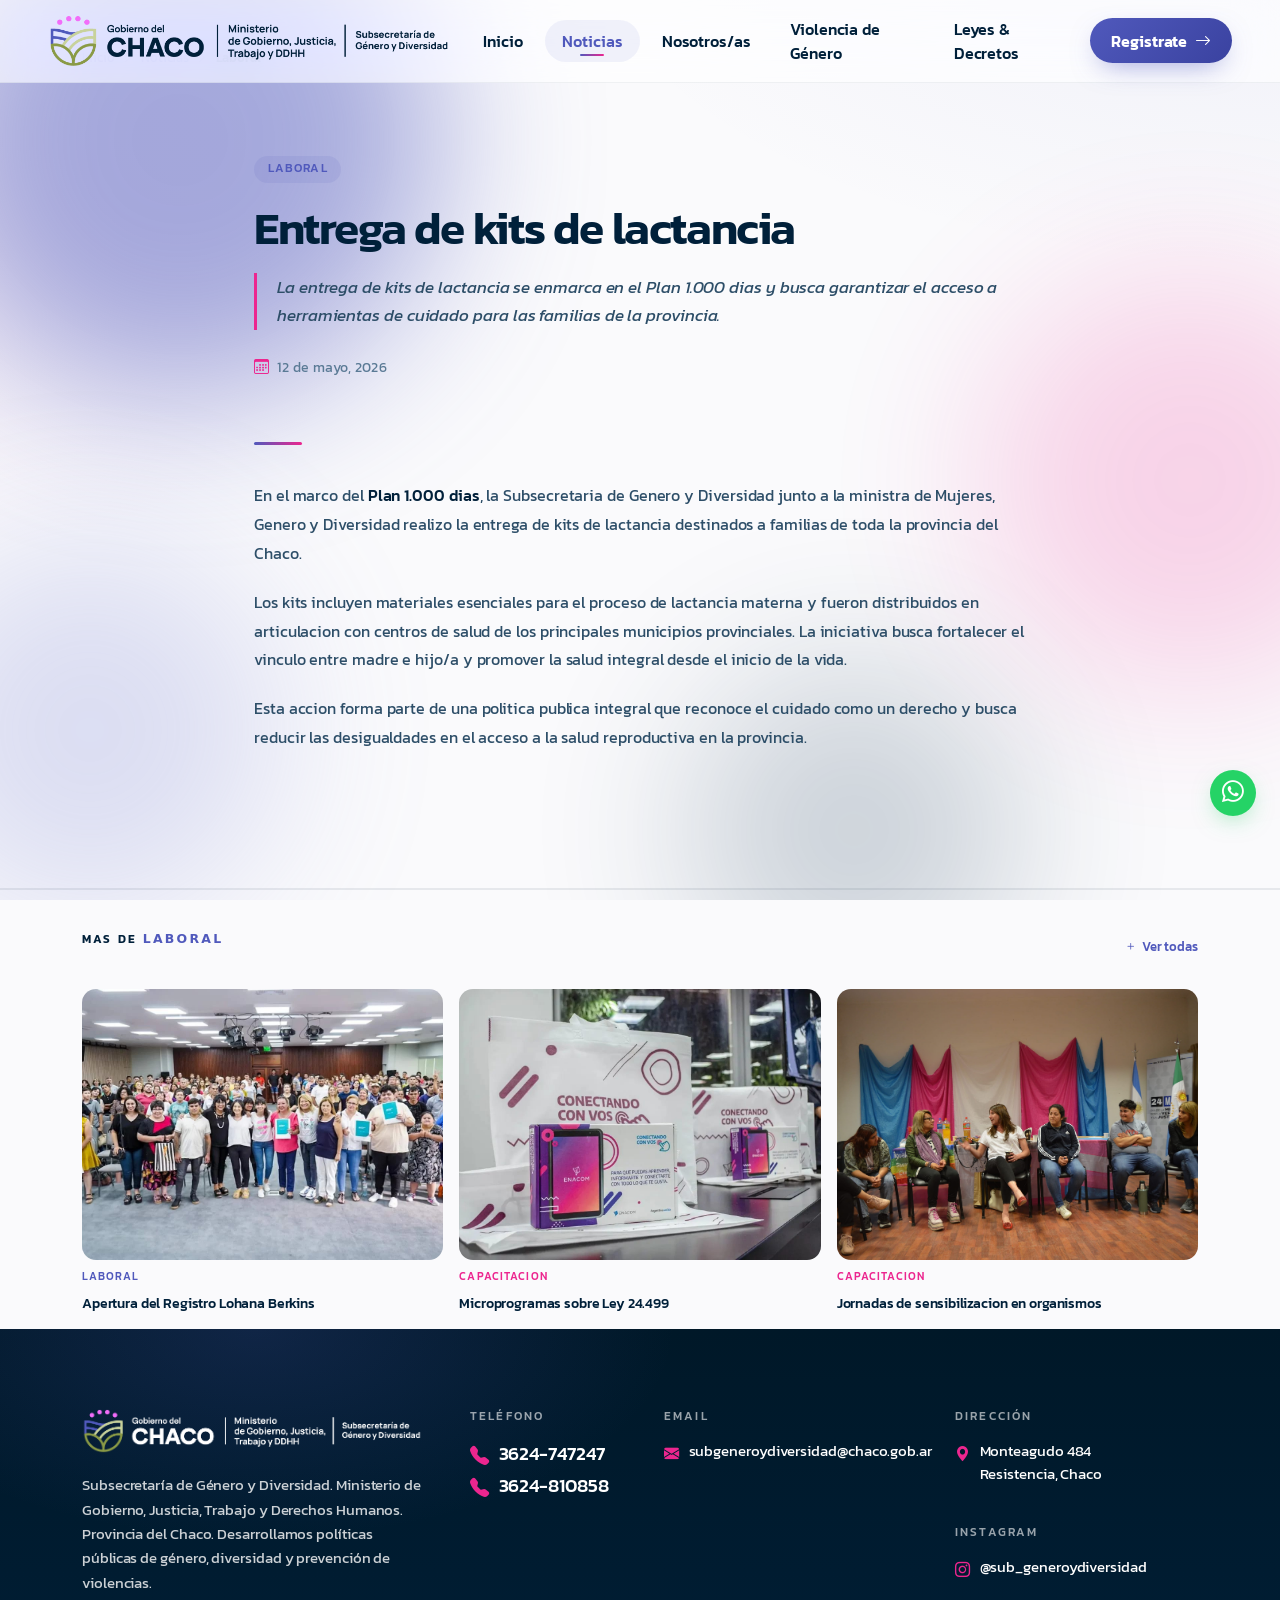
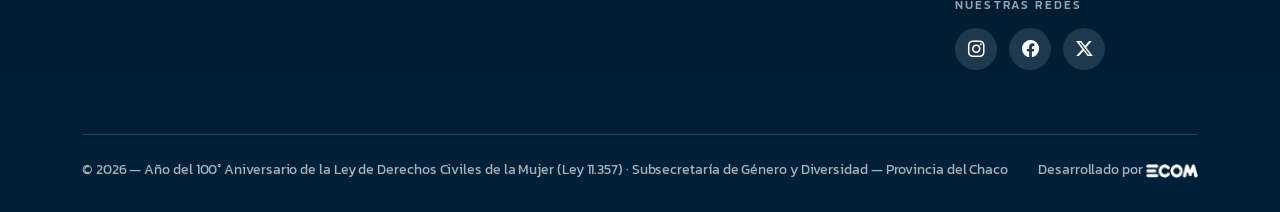
==== commit c1964d9a: "Cambios adaptados a la documentación de requerimientos" ====
--- a/noticia-1.html
+++ b/noticia-1.html
@@ -3,7 +3,10 @@
 <head>
 <meta charset="UTF-8">
 <meta name="viewport" content="width=device-width, initial-scale=1.0">
-<title>Entrega de kits de lactancia - Direccion de Diversidad Chaco</title>
+<meta name="description" content="Subsecretaría de Género y Diversidad de la Provincia del Chaco. Políticas públicas de género, diversidad, prevención de violencias e inclusión laboral LGTBIQ+.">
+<meta name="author" content="Ministerio de Gobierno, Justicia, Trabajo y Derechos Humanos — Provincia del Chaco">
+<meta property="og:site_name" content="Subsecretaría de Género y Diversidad — Chaco">
+<title>Entrega de kits de lactancia — Subsecretaría de Género y Diversidad · Chaco</title>
 <link href="https://cdn.jsdelivr.net/npm/bootstrap@5.3.3/dist/css/bootstrap.min.css" rel="stylesheet">
 <link rel="stylesheet" href="https://cdn.jsdelivr.net/npm/bootstrap-icons@1.11.3/font/bootstrap-icons.css">
 <link rel="preconnect" href="https://fonts.googleapis.com">
@@ -15,13 +18,14 @@
 <div class="bg-mesh" aria-hidden="true"><div class="orb orb-1"></div><div class="orb orb-2"></div><div class="orb orb-3"></div><div class="orb orb-4"></div></div>
 <nav class="navbar navbar-expand-lg fixed-top nav-glass">
   <div class="container-fluid px-3 px-lg-5">
-    <a class="navbar-brand" href="index.html"><img src="img/CHAGO-MIN-SUB.png" alt="Gobierno del Chaco" class="navbar-logo"></a>
+    <a class="navbar-brand" href="index.html"><img src="img/CHAGO-MIN-SUB.png" alt="Gobierno del Chaco · Ministerio de Gobierno, Justicia, Trabajo y DDHH · Subsecretaría de Género y Diversidad" class="navbar-logo"></a>
     <button class="navbar-toggler border-0" type="button" data-bs-toggle="collapse" data-bs-target="#navMain"><i class="bi bi-list fs-3"></i></button>
     <div class="collapse navbar-collapse" id="navMain">
       <ul class="navbar-nav ms-auto align-items-lg-center gap-lg-1">
         <li class="nav-item"><a class="nav-link nav-pill" href="index.html">Inicio</a></li>
         <li class="nav-item"><a class="nav-link nav-pill active-page" href="noticias.html">Noticias</a></li>
-        <li class="nav-item"><a class="nav-link nav-pill" href="index.html#nosotrxs">Nosotrxs</a></li>
+        <li class="nav-item"><a class="nav-link nav-pill" href="index.html#nosotrxs">Nosotros/as</a></li>
+        <li class="nav-item"><a class="nav-link nav-pill" href="violencia.html">Violencia de Género</a></li>
         <li class="nav-item"><a class="nav-link nav-pill" href="index.html#leyes">Leyes &amp; Decretos</a></li>
         <li class="nav-item ms-lg-2"><a class="nav-cta" href="index.html#registrate"><span>Registrate</span><i class="bi bi-arrow-right"></i></a></li>
       </ul>
@@ -59,17 +63,17 @@
 <footer class="footer">
   <div class="container">
     <div class="row g-5">
-      <div class="col-lg-4"><img src="img/CHAGO-MIN-SUB-foot.png" alt="Gobierno del Chaco" class="footer-logo"><p class="footer-copy">Organismo Provincial de la Provincia del Chaco. Acompanamos, asesoramos e informamos sobre tematicas de diversidad e identidad de genero.</p></div>
-      <div class="col-md-4 col-lg-2"><h6 class="footer-h">Telefono</h6><a href="tel:3624881963" class="footer-link big-link"><i class="bi bi-telephone-fill"></i> 3624-881963</a></div>
-      <div class="col-md-4 col-lg-3"><h6 class="footer-h">Email</h6><a href="mailto:direccion.ddsig.chaco@gmail.com" class="footer-link"><i class="bi bi-envelope-fill"></i> direccion.ddsig.chaco@gmail.com</a></div>
-      <div class="col-md-4 col-lg-3"><h6 class="footer-h">Direccion</h6><p class="footer-link"><i class="bi bi-geo-alt-fill"></i> Mitre 171 . Sec. DDHHyG<br>Resistencia, Chaco</p><h6 class="footer-h mt-4">Nuestras redes</h6><div class="socials"><a href="#" aria-label="Twitter"><i class="bi bi-twitter-x"></i></a><a href="#" aria-label="Instagram"><i class="bi bi-instagram"></i></a><a href="#" aria-label="Facebook"><i class="bi bi-facebook"></i></a></div></div>
+      <div class="col-lg-4"><img src="img/CHAGO-MIN-SUB-foot.png" alt="Gobierno del Chaco · Ministerio de Gobierno, Justicia, Trabajo y DDHH · Subsecretaría de Género y Diversidad" class="footer-logo"><p class="footer-copy">Subsecretaría de Género y Diversidad. Ministerio de Gobierno, Justicia, Trabajo y Derechos Humanos. Provincia del Chaco. Desarrollamos políticas públicas de género, diversidad y prevención de violencias.</p></div>
+      <div class="col-md-4 col-lg-2"><h6 class="footer-h">Teléfono</h6><a href="tel:3624747247" class="footer-link big-link"><i class="bi bi-telephone-fill"></i> 3624-747247</a><a href="tel:3624810858" class="footer-link big-link"><i class="bi bi-telephone-fill"></i> 3624-810858</a></div>
+      <div class="col-md-4 col-lg-3"><h6 class="footer-h">Email</h6><a href="mailto:subgeneroydiversidad@chaco.gob.ar" class="footer-link"><i class="bi bi-envelope-fill"></i> subgeneroydiversidad@chaco.gob.ar</a></div>
+      <div class="col-md-4 col-lg-3"><h6 class="footer-h">Dirección</h6><p class="footer-link"><i class="bi bi-geo-alt-fill"></i> Monteagudo 484<br>Resistencia, Chaco</p><h6 class="footer-h mt-4">Instagram</h6><a href="https://instagram.com/sub_generoydiversidad" target="_blank" rel="noopener" class="footer-link"><i class="bi bi-instagram"></i> @sub_generoydiversidad</a><h6 class="footer-h mt-3">Nuestras redes</h6><div class="socials"><a href="https://instagram.com/sub_generoydiversidad" target="_blank" aria-label="Instagram"><i class="bi bi-instagram"></i></a><a href="#" aria-label="Facebook"><i class="bi bi-facebook"></i></a><a href="#" aria-label="Twitter/X"><i class="bi bi-twitter-x"></i></a></div></div>
     </div>
-    <div class="footer-bottom"><span>2026 . Direccion de Diversidad, Disidencia Sexual e Identidad de Genero - Provincia del Chaco</span><span>Desarrollado por <a href="https://ecom.com.ar" target="_blank" rel="noopener"><img src="img/ecomsa.png" alt="Ecomsa" style="height:1em;width:auto;vertical-align:middle;"></a></span></div>
+    <div class="footer-bottom"><span>© 2026 — Año del 100° Aniversario de la Ley de Derechos Civiles de la Mujer (Ley 11.357) · Subsecretaría de Género y Diversidad — Provincia del Chaco</span><span>Desarrollado por <a href="https://ecom.com.ar" target="_blank" rel="noopener"><img src="img/ecomsa.png" alt="Ecomsa" style="height:1em;width:auto;vertical-align:middle;"></a></span></div>
   </div>
 </footer>
 <script src="https://cdn.jsdelivr.net/npm/bootstrap@5.3.3/dist/js/bootstrap.bundle.min.js"></script>
 <script src="assets/app.js"></script>
 <button class="btn-top" id="btnTop" aria-label="Ir arriba" title="Ir arriba"><i class="bi bi-chevron-up"></i></button>
-<a class="btn-whatsapp" href="https://wa.me/543624881963" target="_blank" rel="noopener" aria-label="Contactar por WhatsApp" title="Contactar por WhatsApp"><i class="bi bi-whatsapp"></i></a>
+<a class="btn-whatsapp" href="https://wa.me/543624747247" target="_blank" rel="noopener" aria-label="Contactar por WhatsApp" title="Contactar por WhatsApp"><i class="bi bi-whatsapp"></i></a>
 </body>
 </html>
